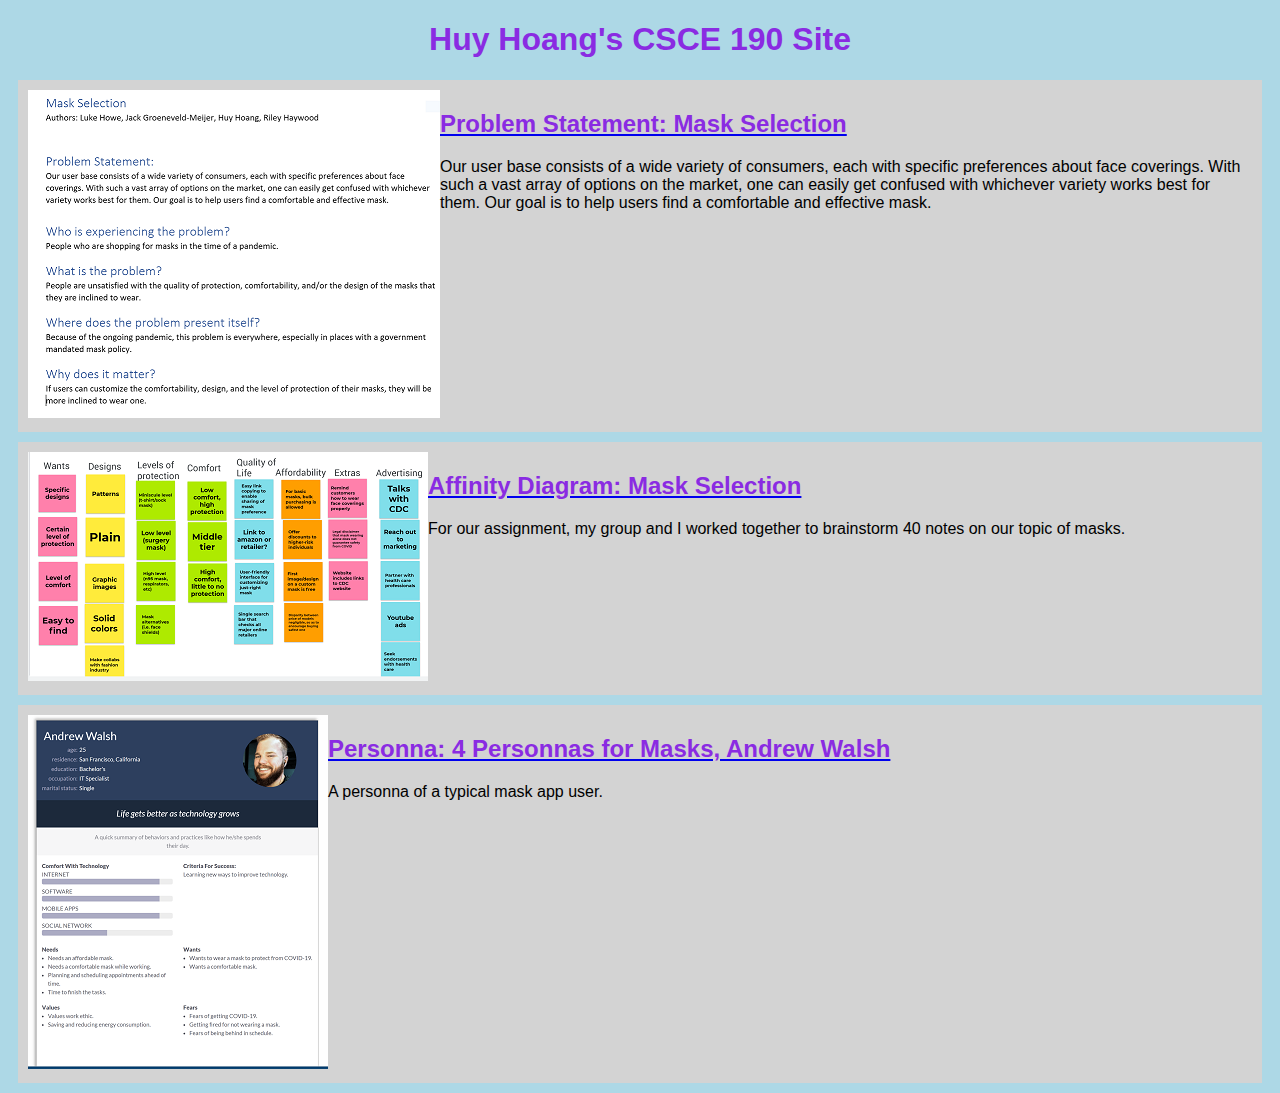
==== index.html @ 1bb61212 "Add files via upload" ====
<!DOCTYPE html>
<html>
    <head>
        <title>CSCE 190: Huy Hoang</title>
        <link rel="stylesheet" href="styles.css">
    </head>
    <body>
        <h1>Huy Hoang's CSCE 190 Site</h1>

        <!--Problem Statement assignment-->
        <section class="assignment">
            <a href="Files/Project.pdf"><img src= "Images/statement.PNG"></a>
            <section class="ass-details">
                <a href="Files/Project.pdf"><h2>Problem Statement: Mask Selection </h2></a>
                <p>
                    Our user base consists of a wide variety of consumers, each with specific preferences about face coverings. With such a vast array of options on the market, one can easily get confused with whichever variety works best for them. Our goal is to help users find a comfortable and effective mask. 
                </p>     
            </section>
        </section>

        <!--Affinity Diagram Assignment-->
        <section class="assignment">
            <a href="Files/Diagram.pdf"><img src= "Images/diagram.PNG"></a>
            <section class="ass-details">
                <a href="Files/Diagram.pdf"><h2>Affinity Diagram: Mask Selection </h2></a>
                <p>
                    For our assignment, my group and I worked together to brainstorm 40 notes on our topic of masks. 
                </p>     
            </section>
        </section>

        <!--Personna Assignment-->
        <section class="assignment">
            <a href="Files/personapdf.pdf"><img src= "Images/personapic.PNG"></a>
            <section class="ass-details">
                <a href="Files/personapdf.pdf"><h2>Personna: 4 Personnas for Masks, Andrew Walsh</h2></a>
                <p>
                    A personna of a typical mask app user.
                </p>     
            </section>
        </section>
    </body>
</html>
---- styles.css ----
body {
    background:lightblue;
    font-family:Arial, Helvetica, sans-serif;
}

.assignment
{
    display:flex;
    padding:10px;
    margin:10px;
    background: lightgray;
}

assignment img{
    width:100px;
    padding:10px;
}


h1 {
    color: blueviolet;
    text-align:center;
}

h2 {
    color: blueviolet;
}
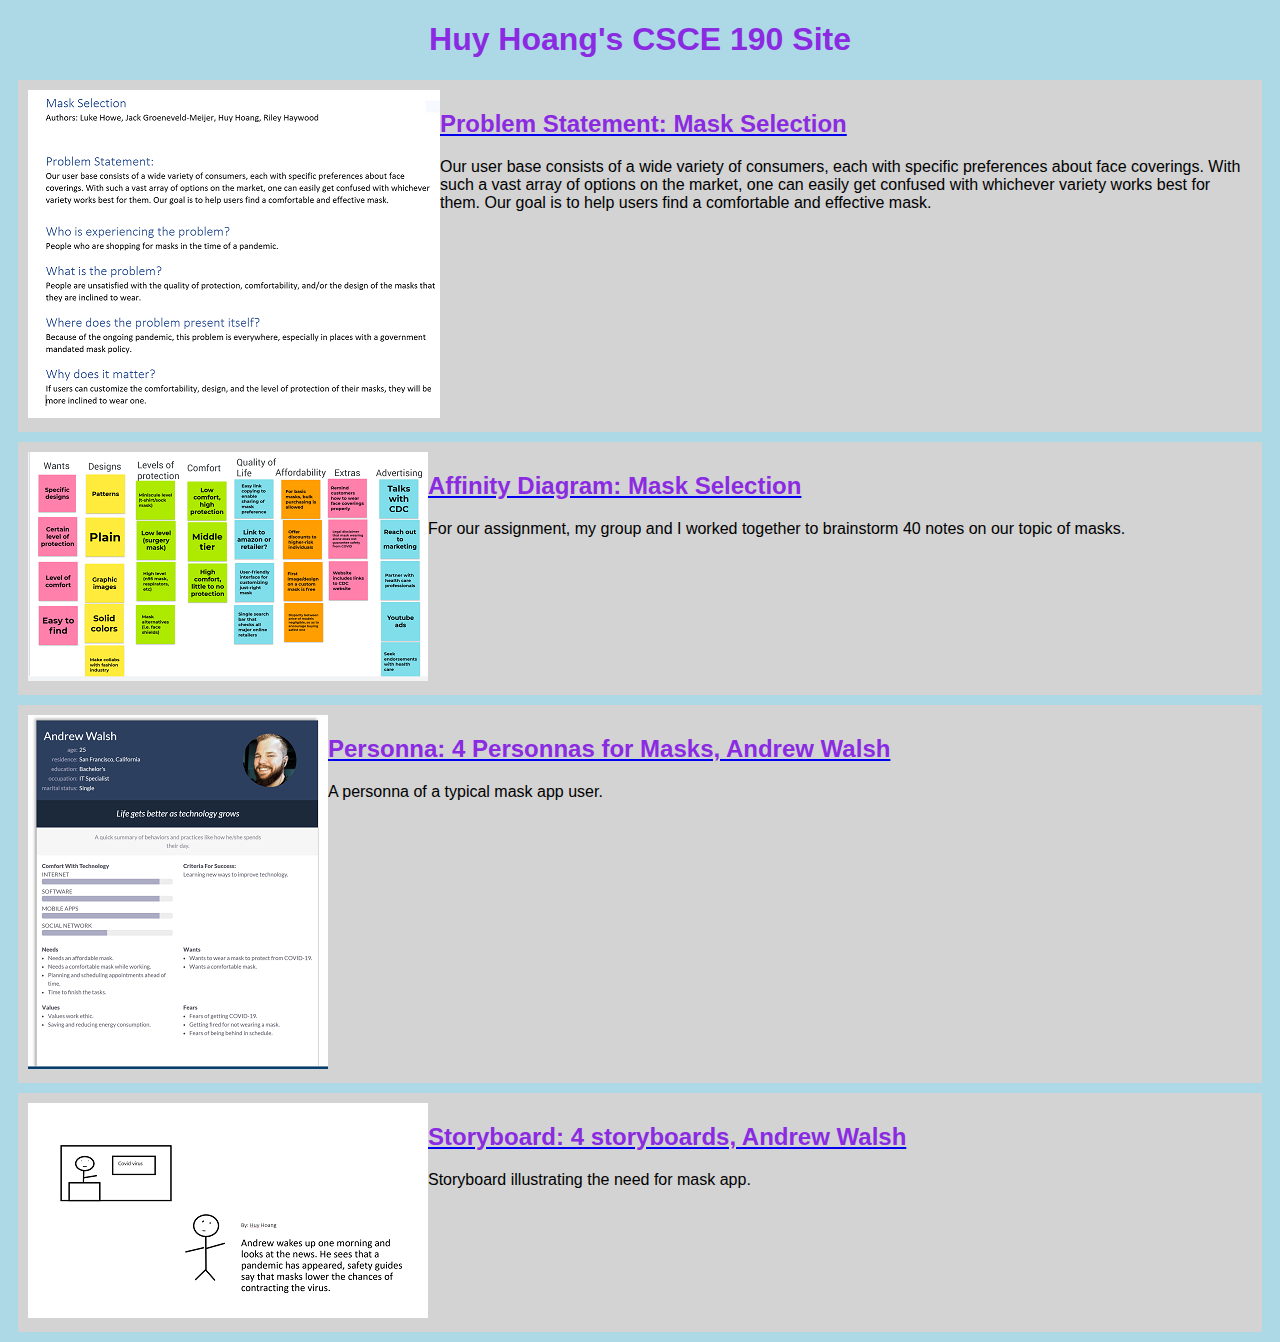
==== commit 92bcaf32: "Add files via upload" ====
--- a/index.html
+++ b/index.html
@@ -39,5 +39,15 @@
                 </p>     
             </section>
         </section>
+                <!--Storyboard Assignment-->
+                <section class="assignment">
+                    <a href="Files/storyboard-merged.pdf"><img src= "Images/storyboard.PNG"></a>
+                    <section class="ass-details">
+                        <a href="Files/storyboard-merged.pdf"><h2>Storyboard: 4 storyboards, Andrew Walsh</h2></a>
+                        <p>
+                            Storyboard illustrating the need for mask app.
+                        </p>     
+                    </section>
+                </section>
     </body>
 </html>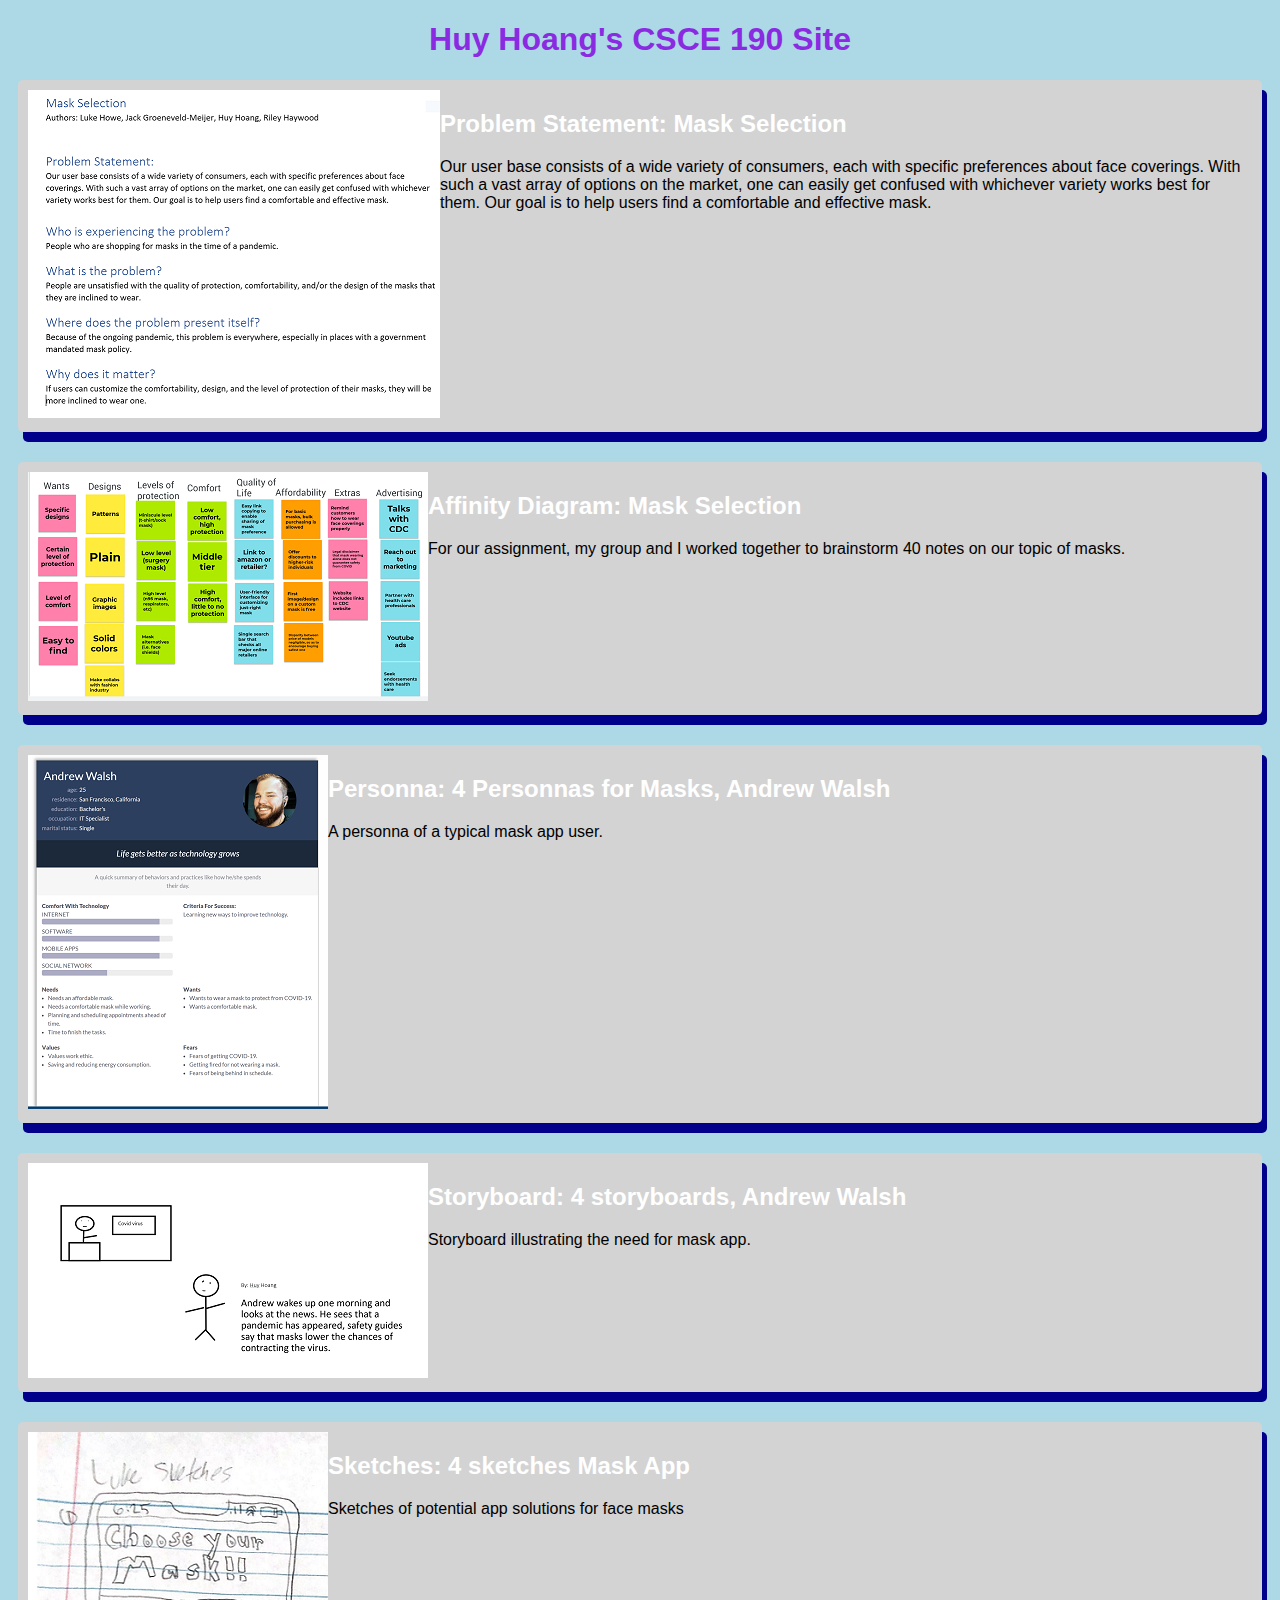
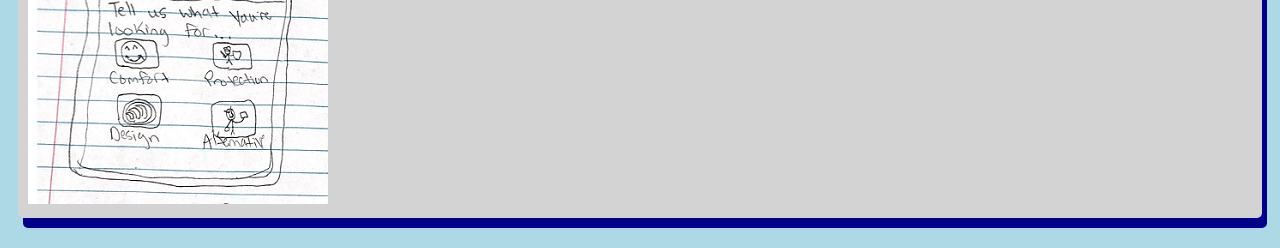
==== commit 1994cfaa: "Add files via upload" ====
--- a/index.html
+++ b/index.html
@@ -49,5 +49,16 @@
                         </p>     
                     </section>
                 </section>
+
+                 <!--Stetches Assignment-->
+                 <section class="assignment">
+                    <a href="Files/combinedsketches.pdf"><img src= "Images/sketches.PNG"></a>
+                    <section class="ass-details">
+                        <a href="Files/combinedsketches.pdf"><h2>Sketches: 4 sketches Mask App</h2></a>
+                        <p>
+                            Sketches of potential app solutions for face masks
+                        </p>     
+                    </section>
+                </section>
     </body>
 </html>--- a/styles.css
+++ b/styles.css
@@ -8,12 +8,17 @@
     display:flex;
     padding:10px;
     margin:10px;
+    margin-bottom: 30px;
     background: lightgray;
+    border-radius:5px;
+    box-shadow: 5px 10px darkblue;
 }
 
 assignment img{
     width:100px;
     padding:10px;
+    margin-right:20px;
+    border-radius:5px;
 }
 
 
@@ -22,6 +27,10 @@
     text-align:center;
 }
 
-h2 {
-    color: blueviolet;
+a {
+    text-decoration:none;
+    color:white;
 }
+.assignment a:hover {
+    color: blue;
+}
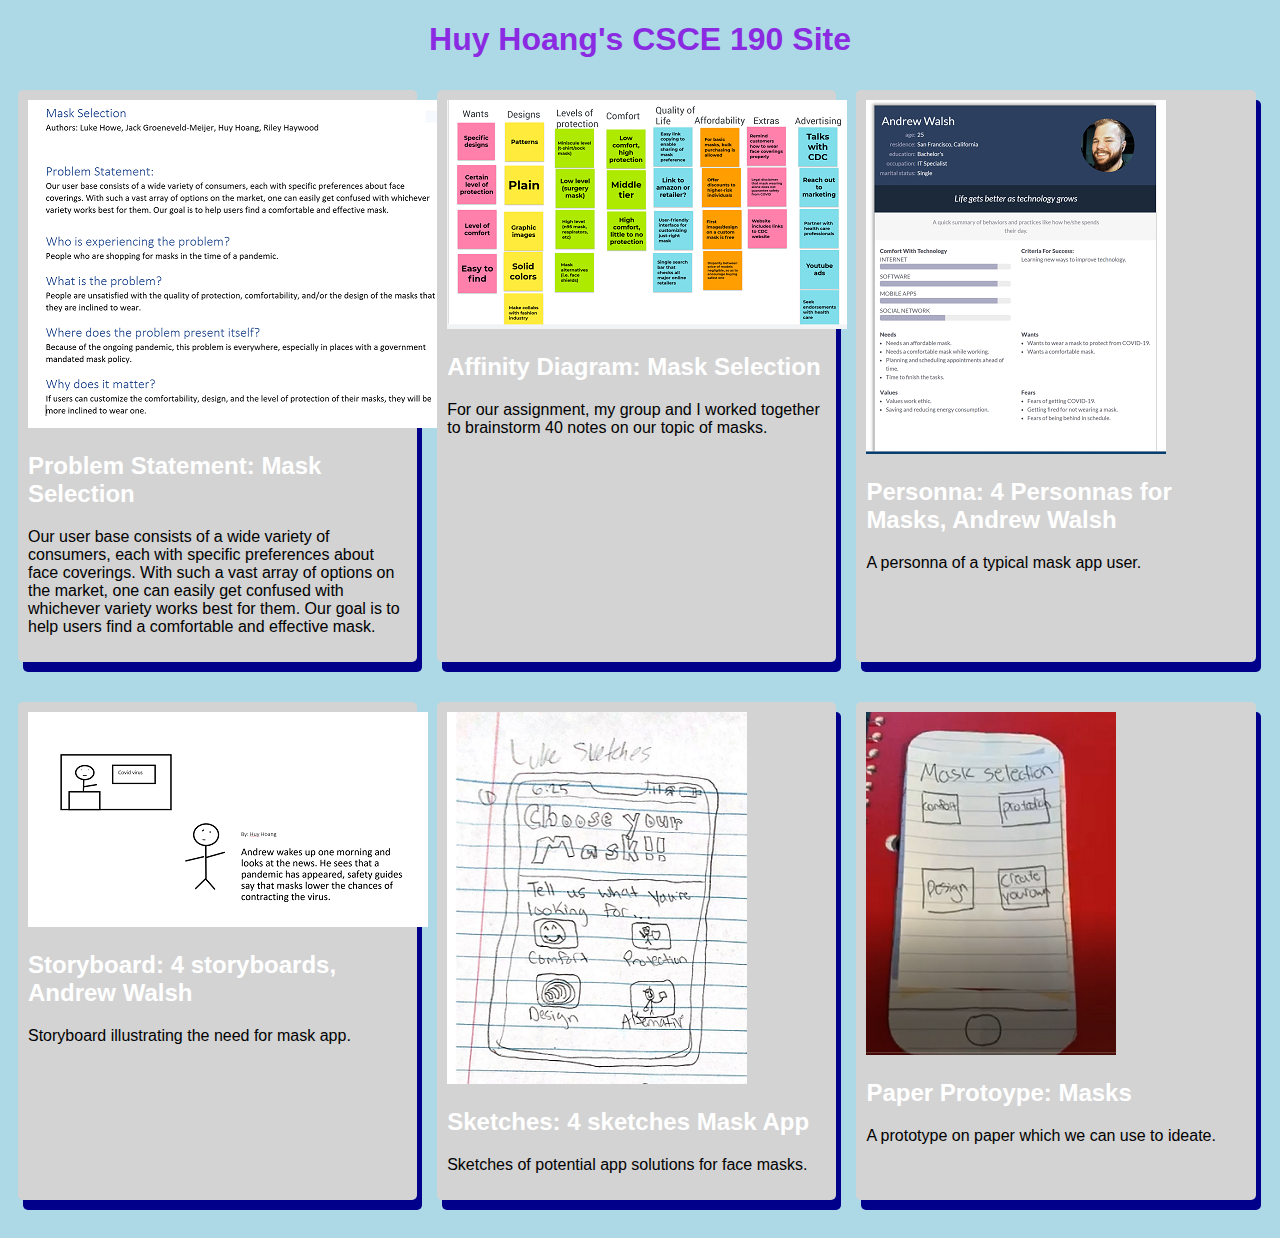
==== commit 3824fdb8: "Add files via upload" ====
--- a/index.html
+++ b/index.html
@@ -7,58 +7,71 @@
     <body>
         <h1>Huy Hoang's CSCE 190 Site</h1>
 
-        <!--Problem Statement assignment-->
-        <section class="assignment">
-            <a href="Files/Project.pdf"><img src= "Images/statement.PNG"></a>
-            <section class="ass-details">
-                <a href="Files/Project.pdf"><h2>Problem Statement: Mask Selection </h2></a>
-                <p>
-                    Our user base consists of a wide variety of consumers, each with specific preferences about face coverings. With such a vast array of options on the market, one can easily get confused with whichever variety works best for them. Our goal is to help users find a comfortable and effective mask. 
-                </p>     
+        <div class="assignments">
+            <!--Problem Statement assignment-->
+            <section class="assignment">
+                <a href="Files/Project.pdf"><img src= "Images/statement.PNG"></a>
+                <section class="ass-details">
+                    <a href="Files/Project.pdf"><h2>Problem Statement: Mask Selection </h2></a>
+                    <p>
+                        Our user base consists of a wide variety of consumers, each with specific preferences about face coverings. With such a vast array of options on the market, one can easily get confused with whichever variety works best for them. Our goal is to help users find a comfortable and effective mask. 
+                    </p>     
+                </section>
             </section>
-        </section>
 
-        <!--Affinity Diagram Assignment-->
-        <section class="assignment">
-            <a href="Files/Diagram.pdf"><img src= "Images/diagram.PNG"></a>
-            <section class="ass-details">
-                <a href="Files/Diagram.pdf"><h2>Affinity Diagram: Mask Selection </h2></a>
-                <p>
-                    For our assignment, my group and I worked together to brainstorm 40 notes on our topic of masks. 
-                </p>     
+            <!--Affinity Diagram Assignment-->
+            <section class="assignment">
+                <a href="Files/Diagram.pdf"><img src= "Images/diagram.PNG"></a>
+                <section class="ass-details">
+                    <a href="Files/Diagram.pdf"><h2>Affinity Diagram: Mask Selection </h2></a>
+                    <p>
+                        For our assignment, my group and I worked together to brainstorm 40 notes on our topic of masks. 
+                    </p>     
+                </section>
             </section>
-        </section>
 
-        <!--Personna Assignment-->
-        <section class="assignment">
-            <a href="Files/personapdf.pdf"><img src= "Images/personapic.PNG"></a>
-            <section class="ass-details">
-                <a href="Files/personapdf.pdf"><h2>Personna: 4 Personnas for Masks, Andrew Walsh</h2></a>
-                <p>
-                    A personna of a typical mask app user.
-                </p>     
+            <!--Personna Assignment-->
+            <section class="assignment">
+                <a href="Files/personapdf.pdf"><img src= "Images/personapic.PNG"></a>
+                <section class="ass-details">
+                    <a href="Files/personapdf.pdf"><h2>Personna: 4 Personnas for Masks, Andrew Walsh</h2></a>
+                    <p>
+                        A personna of a typical mask app user.
+                    </p>     
+                </section>
             </section>
-        </section>
-                <!--Storyboard Assignment-->
-                <section class="assignment">
-                    <a href="Files/storyboard-merged.pdf"><img src= "Images/storyboard.PNG"></a>
-                    <section class="ass-details">
-                        <a href="Files/storyboard-merged.pdf"><h2>Storyboard: 4 storyboards, Andrew Walsh</h2></a>
-                        <p>
-                            Storyboard illustrating the need for mask app.
-                        </p>     
+                    <!--Storyboard Assignment-->
+                    <section class="assignment">
+                        <a href="Files/storyboard-merged.pdf"><img src= "Images/storyboard.PNG"></a>
+                        <section class="ass-details">
+                            <a href="Files/storyboard-merged.pdf"><h2>Storyboard: 4 storyboards, Andrew Walsh</h2></a>
+                            <p>
+                                Storyboard illustrating the need for mask app.
+                            </p>     
+                        </section>
                     </section>
-                </section>
 
-                 <!--Stetches Assignment-->
-                 <section class="assignment">
-                    <a href="Files/combinedsketches.pdf"><img src= "Images/sketches.PNG"></a>
-                    <section class="ass-details">
-                        <a href="Files/combinedsketches.pdf"><h2>Sketches: 4 sketches Mask App</h2></a>
-                        <p>
-                            Sketches of potential app solutions for face masks
-                        </p>     
+                    <!--Stetches Assignment-->
+                    <section class="assignment">
+                        <a href="Files/combinedsketches.pdf"><img src= "Images/sketches.PNG"></a>
+                        <section class="ass-details">
+                            <a href="Files/combinedsketches.pdf"><h2>Sketches: 4 sketches Mask App</h2></a>
+                            <p>
+                                Sketches of potential app solutions for face masks.
+                            </p>     
+                        </section>
                     </section>
-                </section>
+
+                    <!--Papper Prototype Assignment-->
+                    <section class="assignment">
+                        <a href="https://youtu.be/LqBd4zG8XZE"><img src= "Images/prototype.PNG"></a>
+                        <section class="ass-details">
+                            <a href="https://youtu.be/LqBd4zG8XZE"><h2>Paper Protoype: Masks</h2></a>
+                            <p>
+                                A prototype on paper which we can use to ideate.
+                            </p>     
+                        </section>
+                    </section>
+            </div>
     </body>
 </html>--- a/styles.css
+++ b/styles.css
@@ -2,10 +2,12 @@
     background:lightblue;
     font-family:Arial, Helvetica, sans-serif;
 }
-
-.assignment
-{
+.assignments{
     display:flex;
+    flex-wrap:wrap;
+}
+.assignment{
+    width:30%;
     padding:10px;
     margin:10px;
     margin-bottom: 30px;
@@ -19,6 +21,8 @@
     padding:10px;
     margin-right:20px;
     border-radius:5px;
+    display:block;
+    margin:auto;
 }
 
 
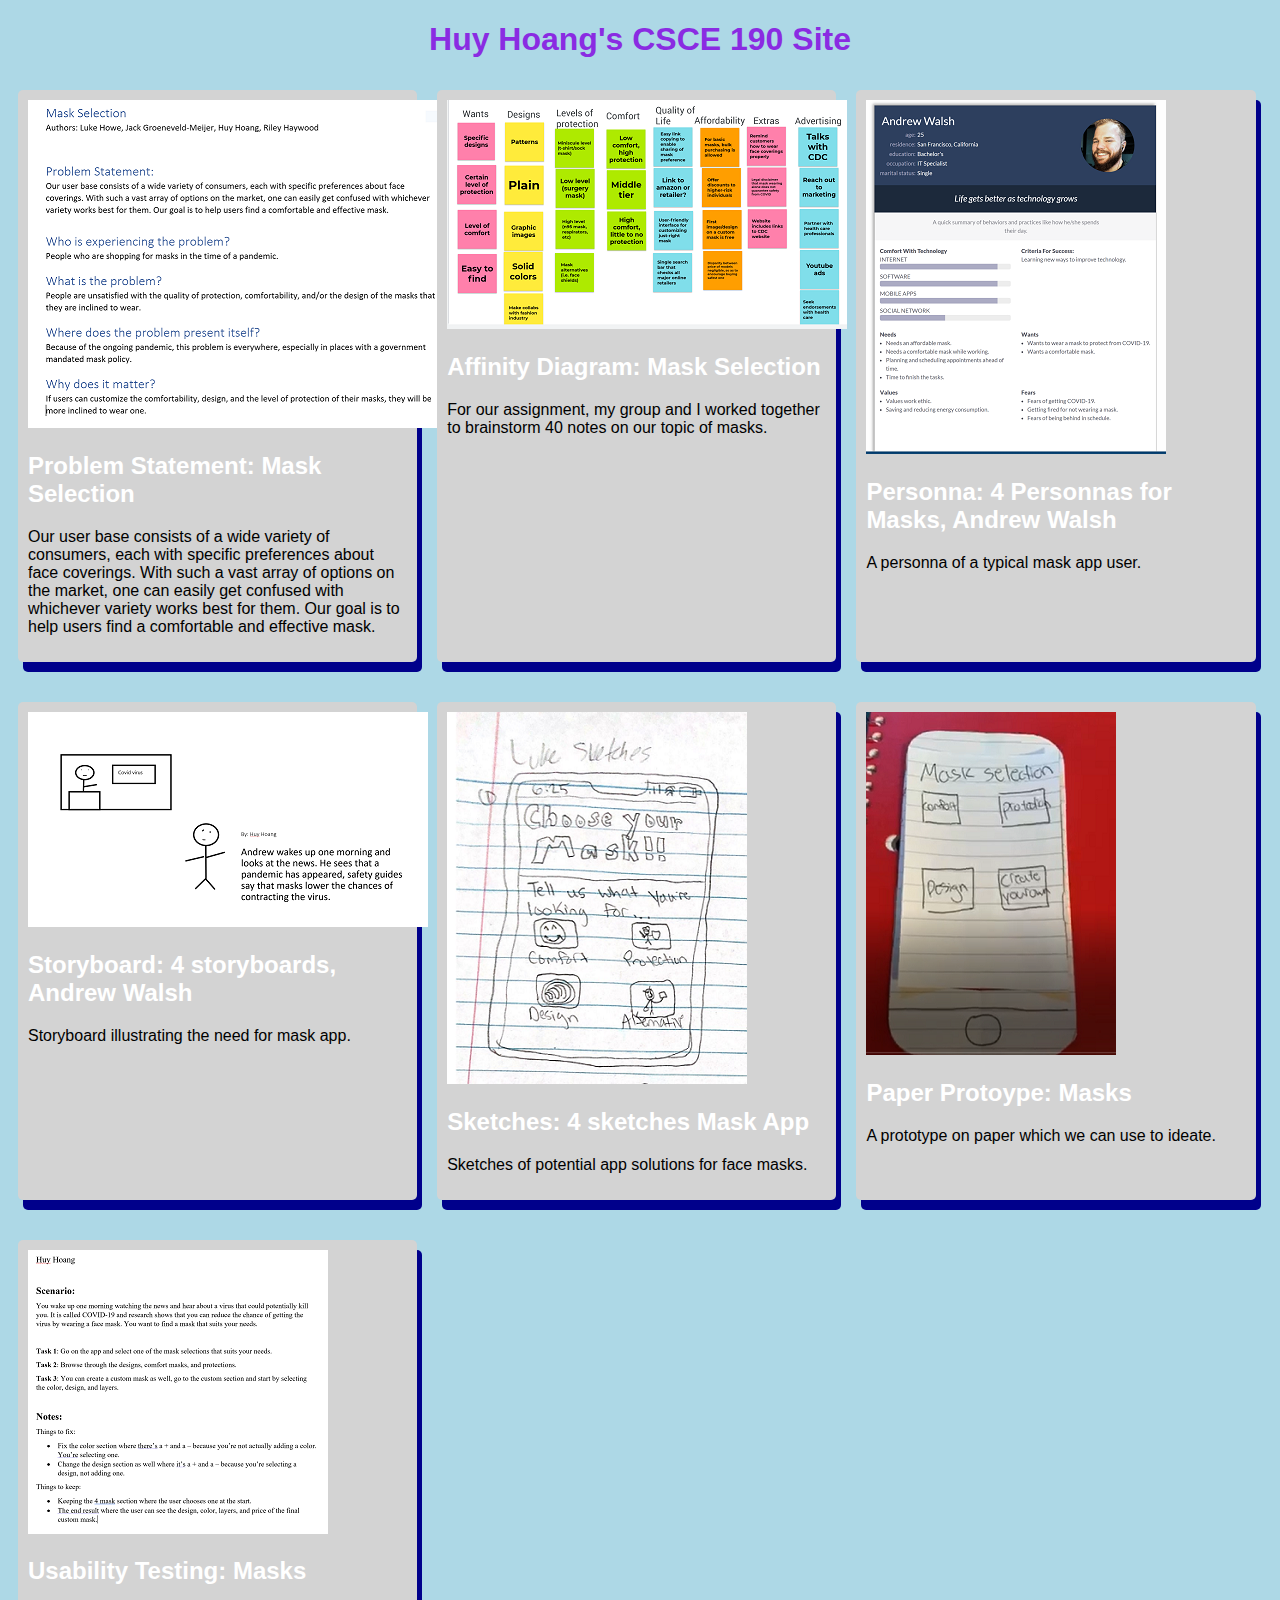
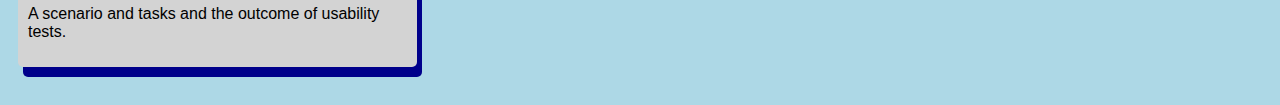
==== commit 8d47aeed: "Add files via upload" ====
--- a/index.html
+++ b/index.html
@@ -72,6 +72,17 @@
                             </p>     
                         </section>
                     </section>
+
+                     <!--Usability Testing Script Assignment-->
+                     <section class="assignment">
+                        <a href="Files/usability.pdf"><img src= "Images/usabilitypic.PNG"></a>
+                        <section class="ass-details">
+                            <a href="Files/usability.pdf"><h2>Usability Testing: Masks</h2></a>
+                            <p>
+                                A scenario and tasks and the outcome of usability tests.
+                            </p>     
+                        </section>
+                    </section>
             </div>
     </body>
 </html>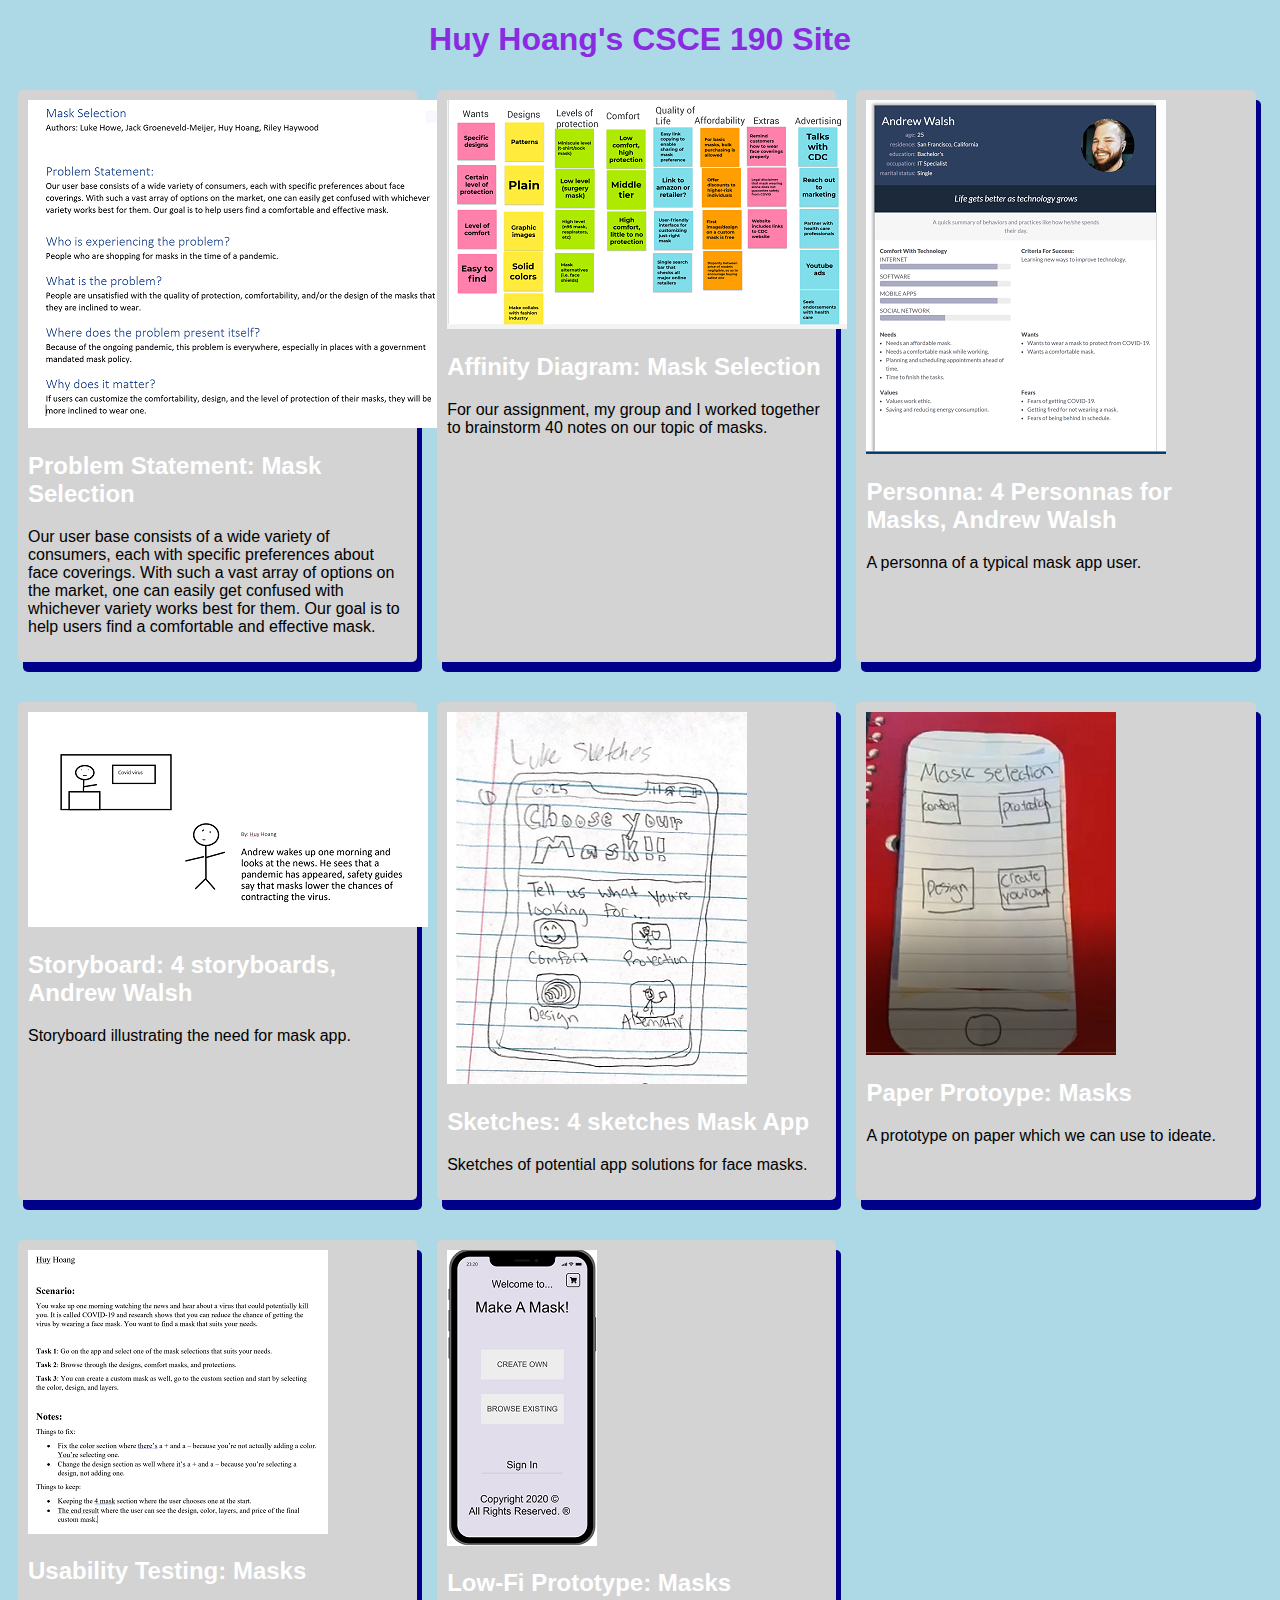
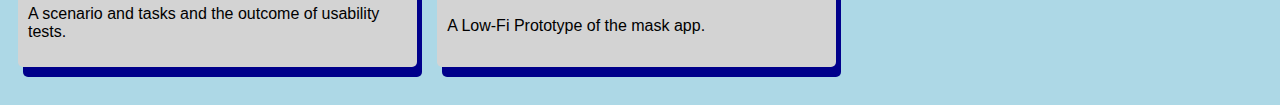
==== commit 7db06c74: "Add files via upload" ====
--- a/index.html
+++ b/index.html
@@ -83,6 +83,17 @@
                             </p>     
                         </section>
                     </section>
+
+                    <!--Usability Testing Script Assignment-->
+                    <section class="assignment">
+                        <a href="Files/Low/index.html"><img src= "Images/Lowfi.PNG"></a>
+                        <section class="ass-details">
+                            <a href="Files/Low/index.html"><h2>Low-Fi Prototype: Masks</h2></a>
+                            <p>
+                                A Low-Fi Prototype of the mask app.
+                            </p>     
+                        </section>
+                    </section>
             </div>
     </body>
 </html>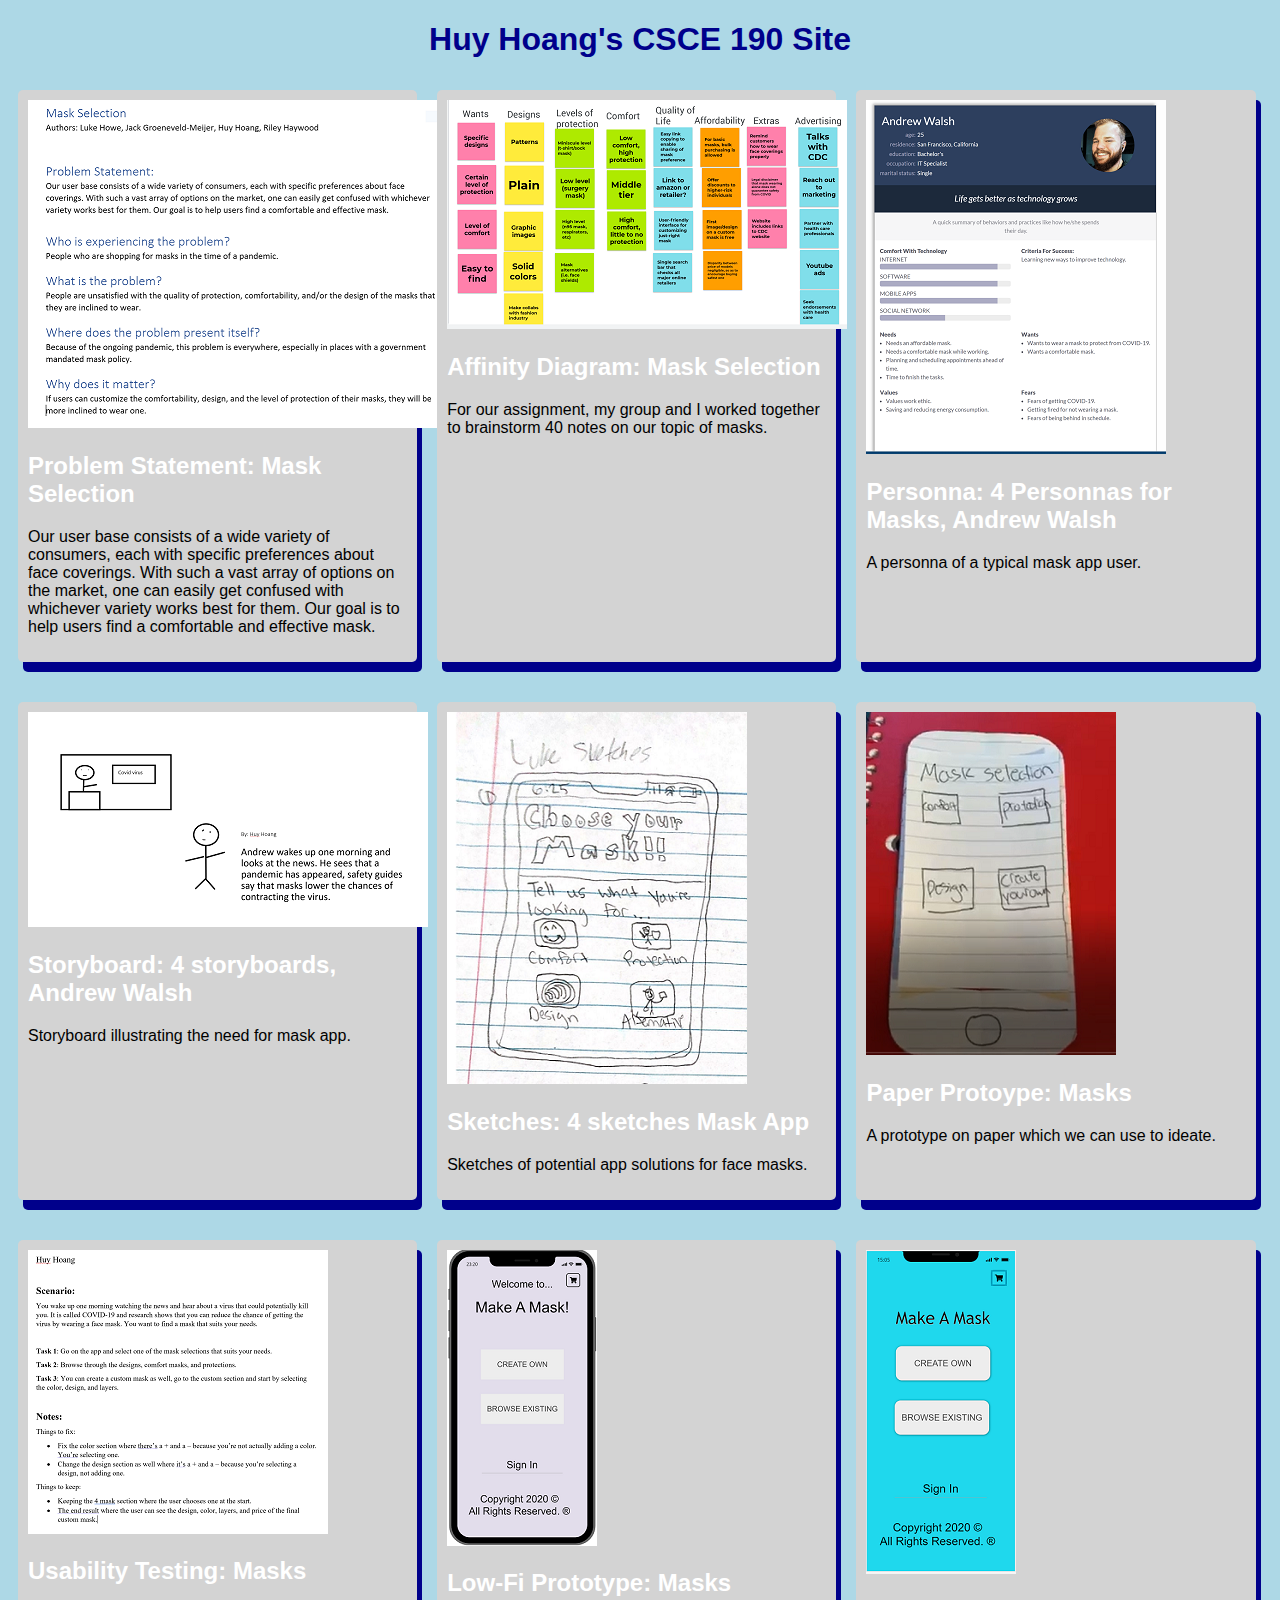
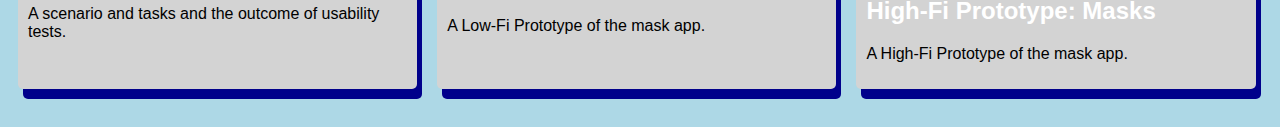
==== commit a695a5eb: "Add files via upload" ====
--- a/index.html
+++ b/index.html
@@ -84,7 +84,7 @@
                         </section>
                     </section>
 
-                    <!--Usability Testing Script Assignment-->
+                    <!--Low-fi Protoype Assignment-->
                     <section class="assignment">
                         <a href="Files/Low/index.html"><img src= "Images/Lowfi.PNG"></a>
                         <section class="ass-details">
@@ -94,6 +94,17 @@
                             </p>     
                         </section>
                     </section>
+
+                    <!--High-fi Protoype Assignment-->
+                    <section class="assignment">
+                        <a href="Files/High/index.html"><img src= "Images/Highfi.PNG"></a>
+                        <section class="ass-details">
+                            <a href="Files/High/index.html"><h2>High-Fi Prototype: Masks</h2></a>
+                            <p>
+                                A High-Fi Prototype of the mask app.
+                            </p>     
+                        </section>
+                    </section>
             </div>
     </body>
 </html>--- a/styles.css
+++ b/styles.css
@@ -27,7 +27,7 @@
 
 
 h1 {
-    color: blueviolet;
+    color:darkblue;
     text-align:center;
 }
 
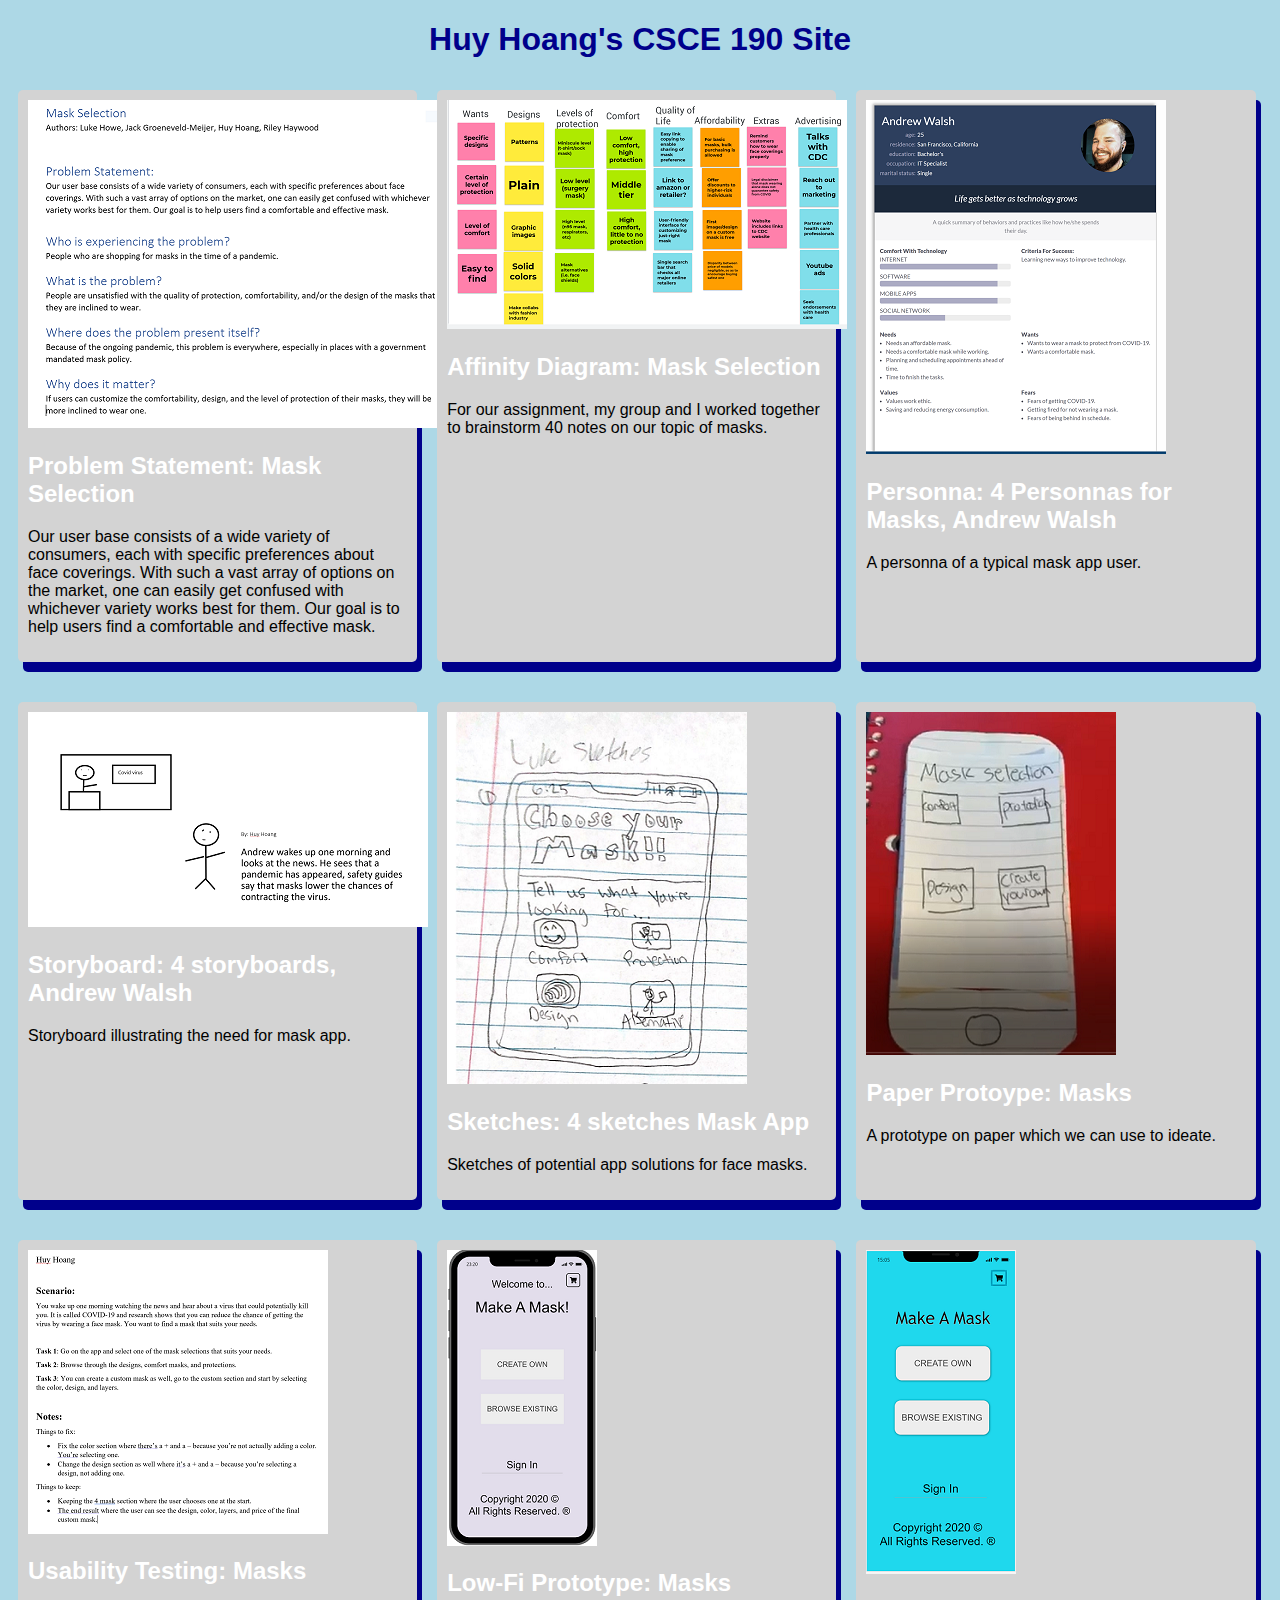
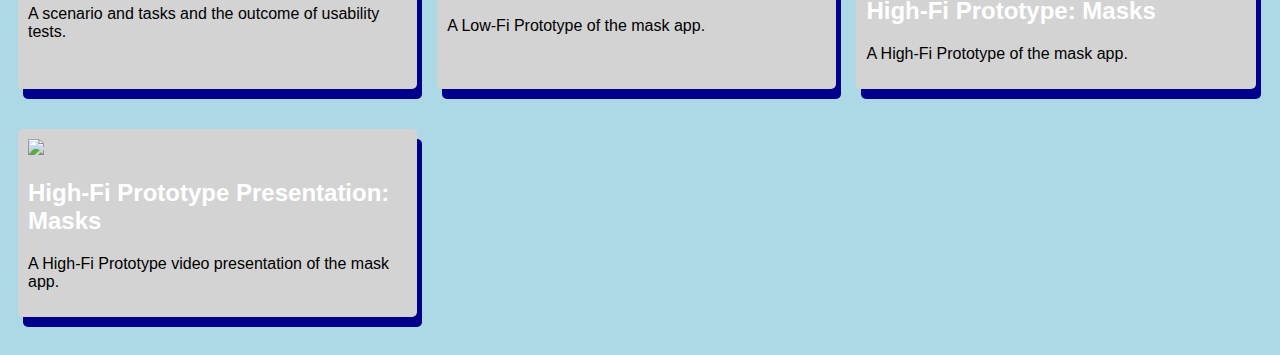
==== commit d7a46d14: "Add files via upload" ====
--- a/index.html
+++ b/index.html
@@ -105,6 +105,17 @@
                             </p>     
                         </section>
                     </section>
+
+                     <!--High-fi Prototype Presentation Assignment-->
+                     <section class="assignment">
+                        <a href="https://www.youtube.com/watch?v=BPghcg5OqFM"><img src= "Images/video.PNG"></a>
+                        <section class="ass-details">
+                            <a href="https://www.youtube.com/watch?v=BPghcg5OqFM"><h2>High-Fi Prototype Presentation: Masks</h2></a>
+                            <p>
+                                A High-Fi Prototype video presentation of the mask app.
+                            </p>     
+                        </section>
+                    </section>
             </div>
     </body>
 </html>